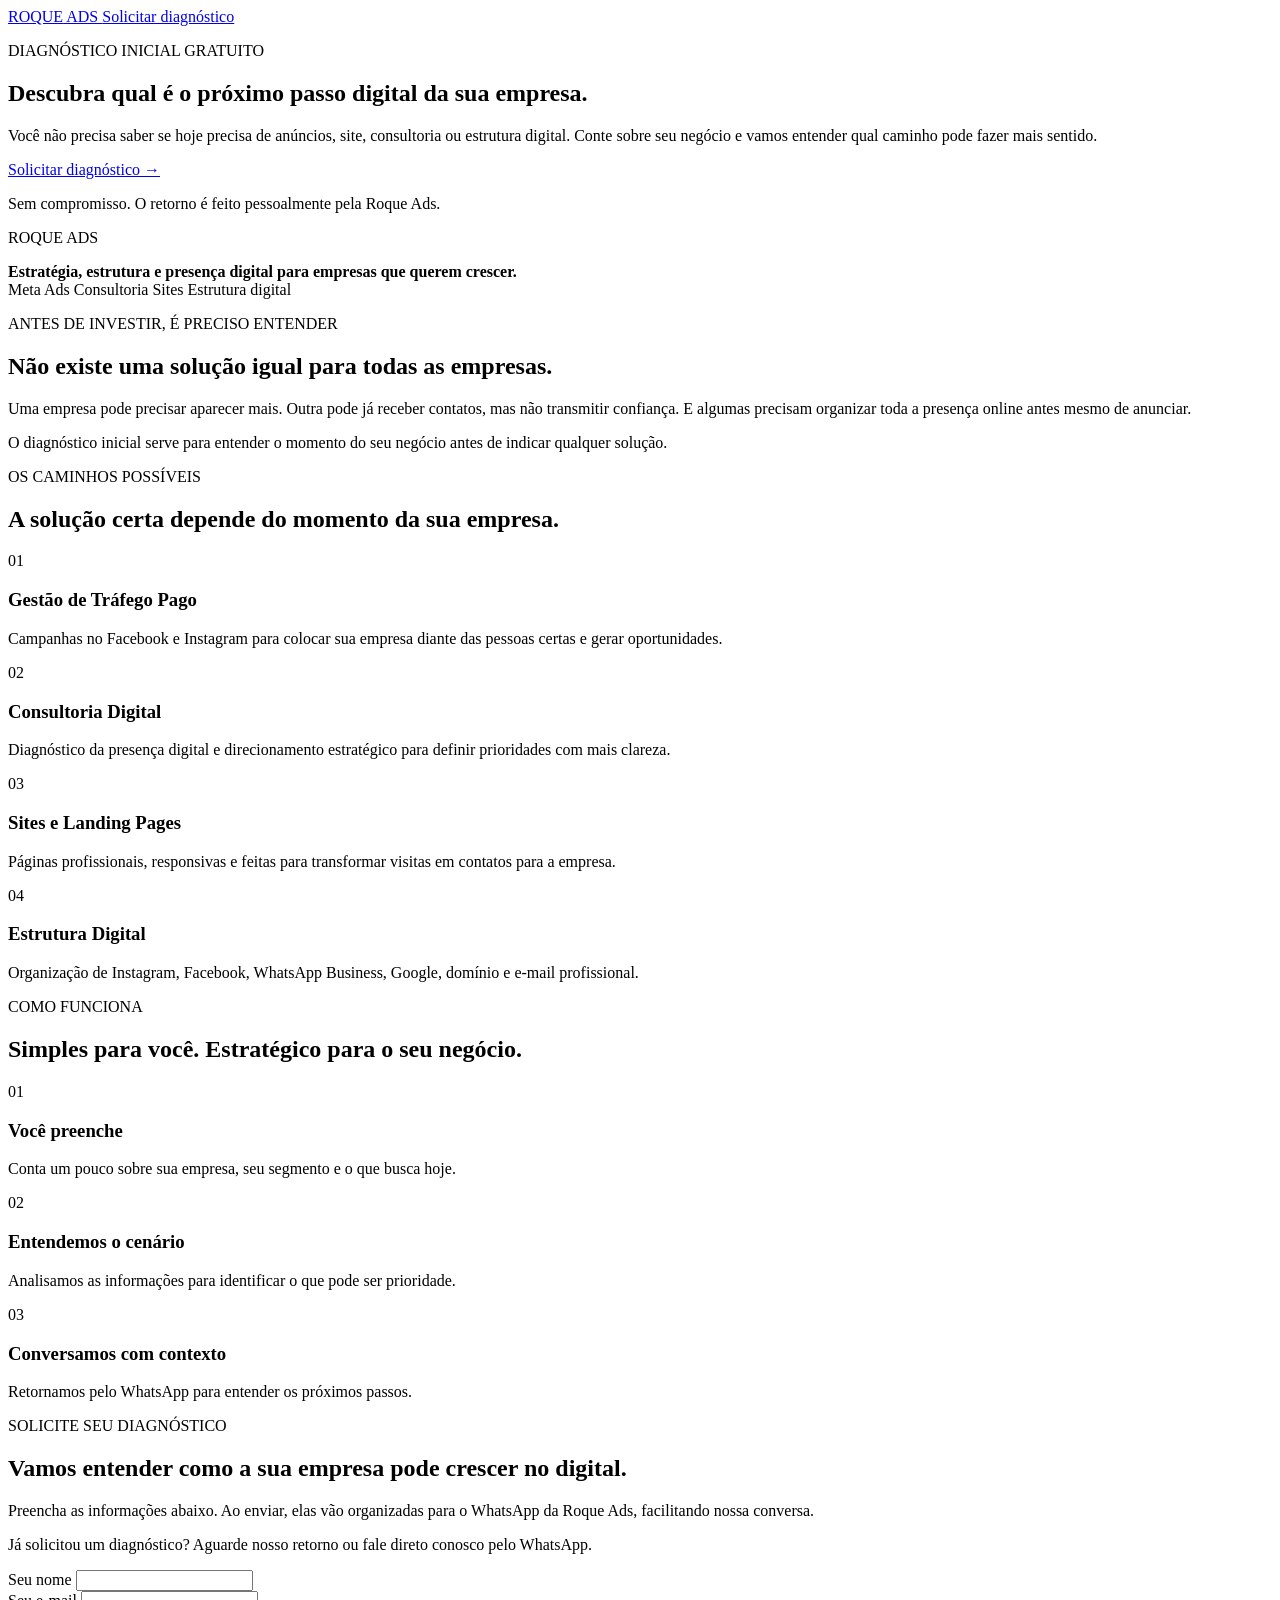
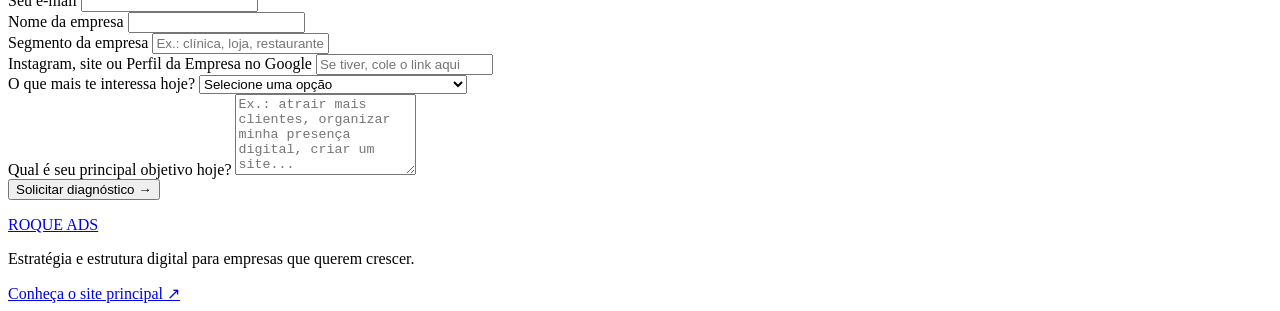
==== diagnostico/index.html @ c059f216 "Add initial HTML structure for diagnostic page" ====
<!DOCTYPE html>
<html lang="pt-BR">
<head>
  <meta charset="UTF-8">
  <meta name="viewport" content="width=device-width, initial-scale=1.0">

  <title>Diagnóstico Inicial | Roque Ads</title>

  <meta
    name="description"
    content="Conte sobre sua empresa e solicite um diagnóstico inicial para entender qual solução digital faz mais sentido para o seu negócio."
  >

  <link rel="icon" type="image/svg+xml" href="../favicon.svg">

  <link rel="preconnect" href="https://fonts.googleapis.com">
  <link rel="preconnect" href="https://fonts.gstatic.com" crossorigin>

  <link
    href="https://fonts.googleapis.com/css2?family=Manrope:wght@400;500;600;700;800&family=Sora:wght@600;700;800&display=swap"
    rel="stylesheet"
  >

  <link rel="stylesheet" href="estilo.css">
</head>

<body id="topo">
  <header class="cabecalho">
    <a class="logo" href="https://roqueads.com.br/" aria-label="Voltar para o site da Roque Ads">
      <span>ROQUE</span> ADS
    </a>

    <a class="botao botao-menu" href="#diagnostico">
      Solicitar diagnóstico
    </a>
  </header>

  <main>
    <section class="hero">
      <div class="hero-conteudo">
        <div class="hero-texto">
          <p class="sobretitulo">DIAGNÓSTICO INICIAL GRATUITO</p>

          <h1>
            Descubra qual é o
            <span>próximo passo digital</span>
            da sua empresa.
          </h1>

          <p>
            Você não precisa saber se hoje precisa de anúncios, site,
            consultoria ou estrutura digital. Conte sobre seu negócio e
            vamos entender qual caminho pode fazer mais sentido.
          </p>

          <a class="botao" href="#diagnostico">
            Solicitar diagnóstico
            <span>→</span>
          </a>

          <p class="aviso">
            Sem compromisso. O retorno é feito pessoalmente pela Roque Ads.
          </p>
        </div>

        <div class="hero-card">
          <p>ROQUE ADS</p>

          <strong>
            Estratégia, estrutura e presença digital para empresas que querem crescer.
          </strong>

          <div class="hero-servicos">
            <span>Meta Ads</span>
            <span>Consultoria</span>
            <span>Sites</span>
            <span>Estrutura digital</span>
          </div>
        </div>
      </div>
    </section>

    <section class="contexto">
      <div class="contexto-intro">
        <p class="sobretitulo">ANTES DE INVESTIR, É PRECISO ENTENDER</p>

        <h2>
          Não existe uma solução igual para todas as empresas.
        </h2>
      </div>

      <div class="contexto-texto">
        <p>
          Uma empresa pode precisar aparecer mais. Outra pode já receber
          contatos, mas não transmitir confiança. E algumas precisam organizar
          toda a presença online antes mesmo de anunciar.
        </p>

        <p>
          O diagnóstico inicial serve para entender o momento do seu negócio
          antes de indicar qualquer solução.
        </p>
      </div>
    </section>

    <section class="solucoes">
      <div class="titulo-secao">
        <p class="sobretitulo">OS CAMINHOS POSSÍVEIS</p>

        <h2>
          A solução certa depende do momento da sua empresa.
        </h2>
      </div>

      <div class="cards-servicos">
        <article class="card">
          <span>01</span>

          <h3>Gestão de Tráfego Pago</h3>

          <p>
            Campanhas no Facebook e Instagram para colocar sua empresa
            diante das pessoas certas e gerar oportunidades.
          </p>
        </article>

        <article class="card">
          <span>02</span>

          <h3>Consultoria Digital</h3>

          <p>
            Diagnóstico da presença digital e direcionamento estratégico
            para definir prioridades com mais clareza.
          </p>
        </article>

        <article class="card">
          <span>03</span>

          <h3>Sites e Landing Pages</h3>

          <p>
            Páginas profissionais, responsivas e feitas para transformar
            visitas em contatos para a empresa.
          </p>
        </article>

        <article class="card">
          <span>04</span>

          <h3>Estrutura Digital</h3>

          <p>
            Organização de Instagram, Facebook, WhatsApp Business, Google,
            domínio e e-mail profissional.
          </p>
        </article>
      </div>
    </section>

    <section class="processo">
      <div class="titulo-secao">
        <p class="sobretitulo">COMO FUNCIONA</p>

        <h2>
          Simples para você. Estratégico para o seu negócio.
        </h2>
      </div>

      <div class="passos">
        <article>
          <span>01</span>

          <h3>Você preenche</h3>

          <p>
            Conta um pouco sobre sua empresa, seu segmento e o que busca hoje.
          </p>
        </article>

        <article>
          <span>02</span>

          <h3>Entendemos o cenário</h3>

          <p>
            Analisamos as informações para identificar o que pode ser prioridade.
          </p>
        </article>

        <article>
          <span>03</span>

          <h3>Conversamos com contexto</h3>

          <p>
            Retornamos pelo WhatsApp para entender os próximos passos.
          </p>
        </article>
      </div>
    </section>

    <section class="diagnostico" id="diagnostico">
      <div class="diagnostico-texto">
        <p class="sobretitulo">SOLICITE SEU DIAGNÓSTICO</p>

        <h2>
          Vamos entender como a sua empresa pode crescer no digital.
        </h2>

        <p>
          Preencha as informações abaixo. Ao enviar, elas vão organizadas
          para o WhatsApp da Roque Ads, facilitando nossa conversa.
        </p>

        <p class="aviso-diagnostico">
          Já solicitou um diagnóstico? Aguarde nosso retorno ou fale direto
          conosco pelo WhatsApp.
        </p>
      </div>

      <form class="formulario" id="formulario-diagnostico">
        <div class="campo">
          <label for="nome">Seu nome</label>
          <input type="text" id="nome" required>
        </div>

        <div class="campo">
          <label for="email">Seu e-mail</label>
          <input type="email" id="email" required>
        </div>

        <div class="campo">
          <label for="empresa">Nome da empresa</label>
          <input type="text" id="empresa" required>
        </div>

        <div class="campo">
          <label for="segmento">Segmento da empresa</label>
          <input
            type="text"
            id="segmento"
            placeholder="Ex.: clínica, loja, restaurante..."
            required
          >
        </div>

        <div class="campo campo-completo">
          <label for="link">Instagram, site ou Perfil da Empresa no Google</label>

          <input
            type="text"
            id="link"
            placeholder="Se tiver, cole o link aqui"
          >
        </div>

        <div class="campo">
          <label for="servico">O que mais te interessa hoje?</label>

          <select id="servico" required>
            <option value="" selected disabled>Selecione uma opção</option>
            <option>Gestão de Tráfego Pago</option>
            <option>Consultoria Digital</option>
            <option>Sites e Landing Pages</option>
            <option>Estrutura Digital</option>
            <option>Não sei ainda, preciso de direcionamento</option>
          </select>
        </div>

        <div class="campo campo-completo">
          <label for="objetivo">Qual é seu principal objetivo hoje?</label>

          <textarea
            id="objetivo"
            rows="5"
            placeholder="Ex.: atrair mais clientes, organizar minha presença digital, criar um site..."
            required
          ></textarea>
        </div>

        <button class="botao botao-formulario" type="submit">
          Solicitar diagnóstico
          <span>→</span>
        </button>

        <p class="mensagem-formulario" id="mensagem-formulario"></p>
      </form>
    </section>
  </main>

  <footer class="rodape">
    <a class="logo" href="#topo">
      <span>ROQUE</span> ADS
    </a>

    <p>Estratégia e estrutura digital para empresas que querem crescer.</p>

    <a href="https://roqueads.com.br/">
      Conheça o site principal ↗
    </a>
  </footer>

  <script src="script.js"></script>
</body>
</html>
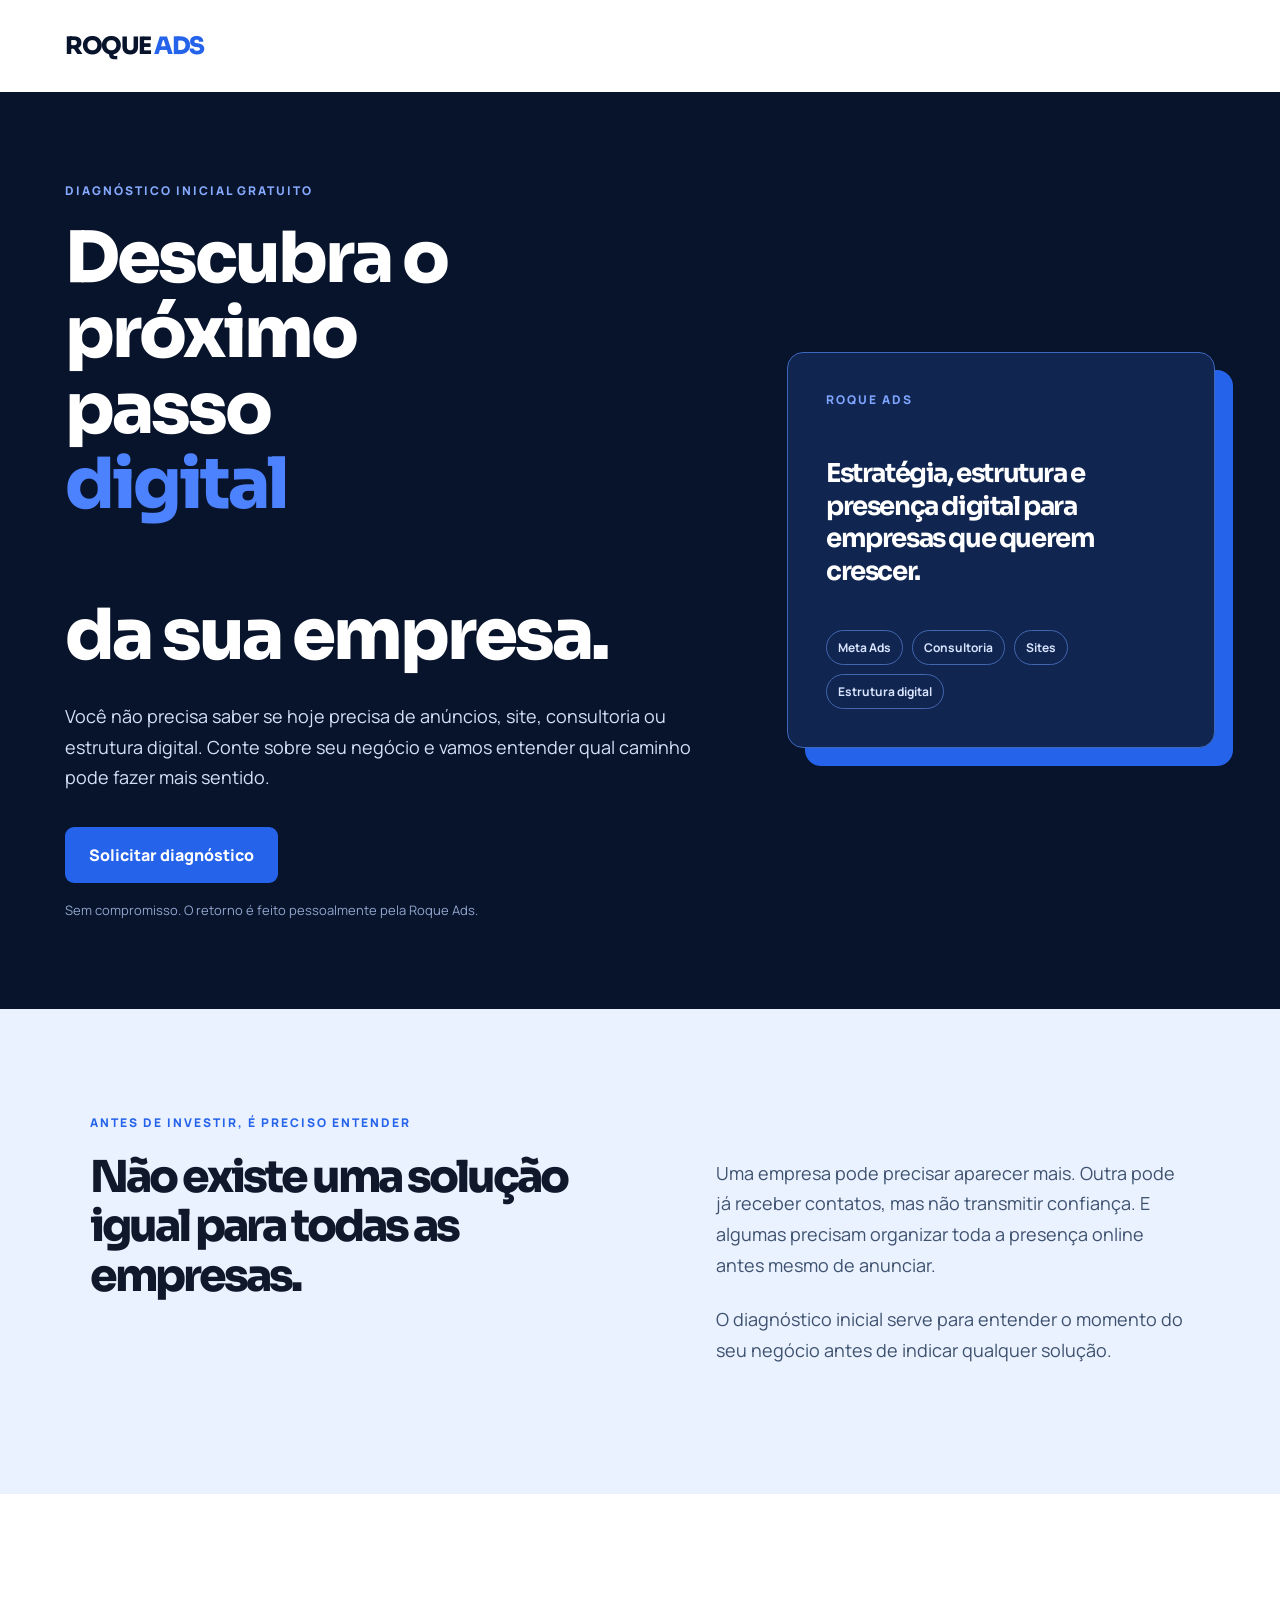
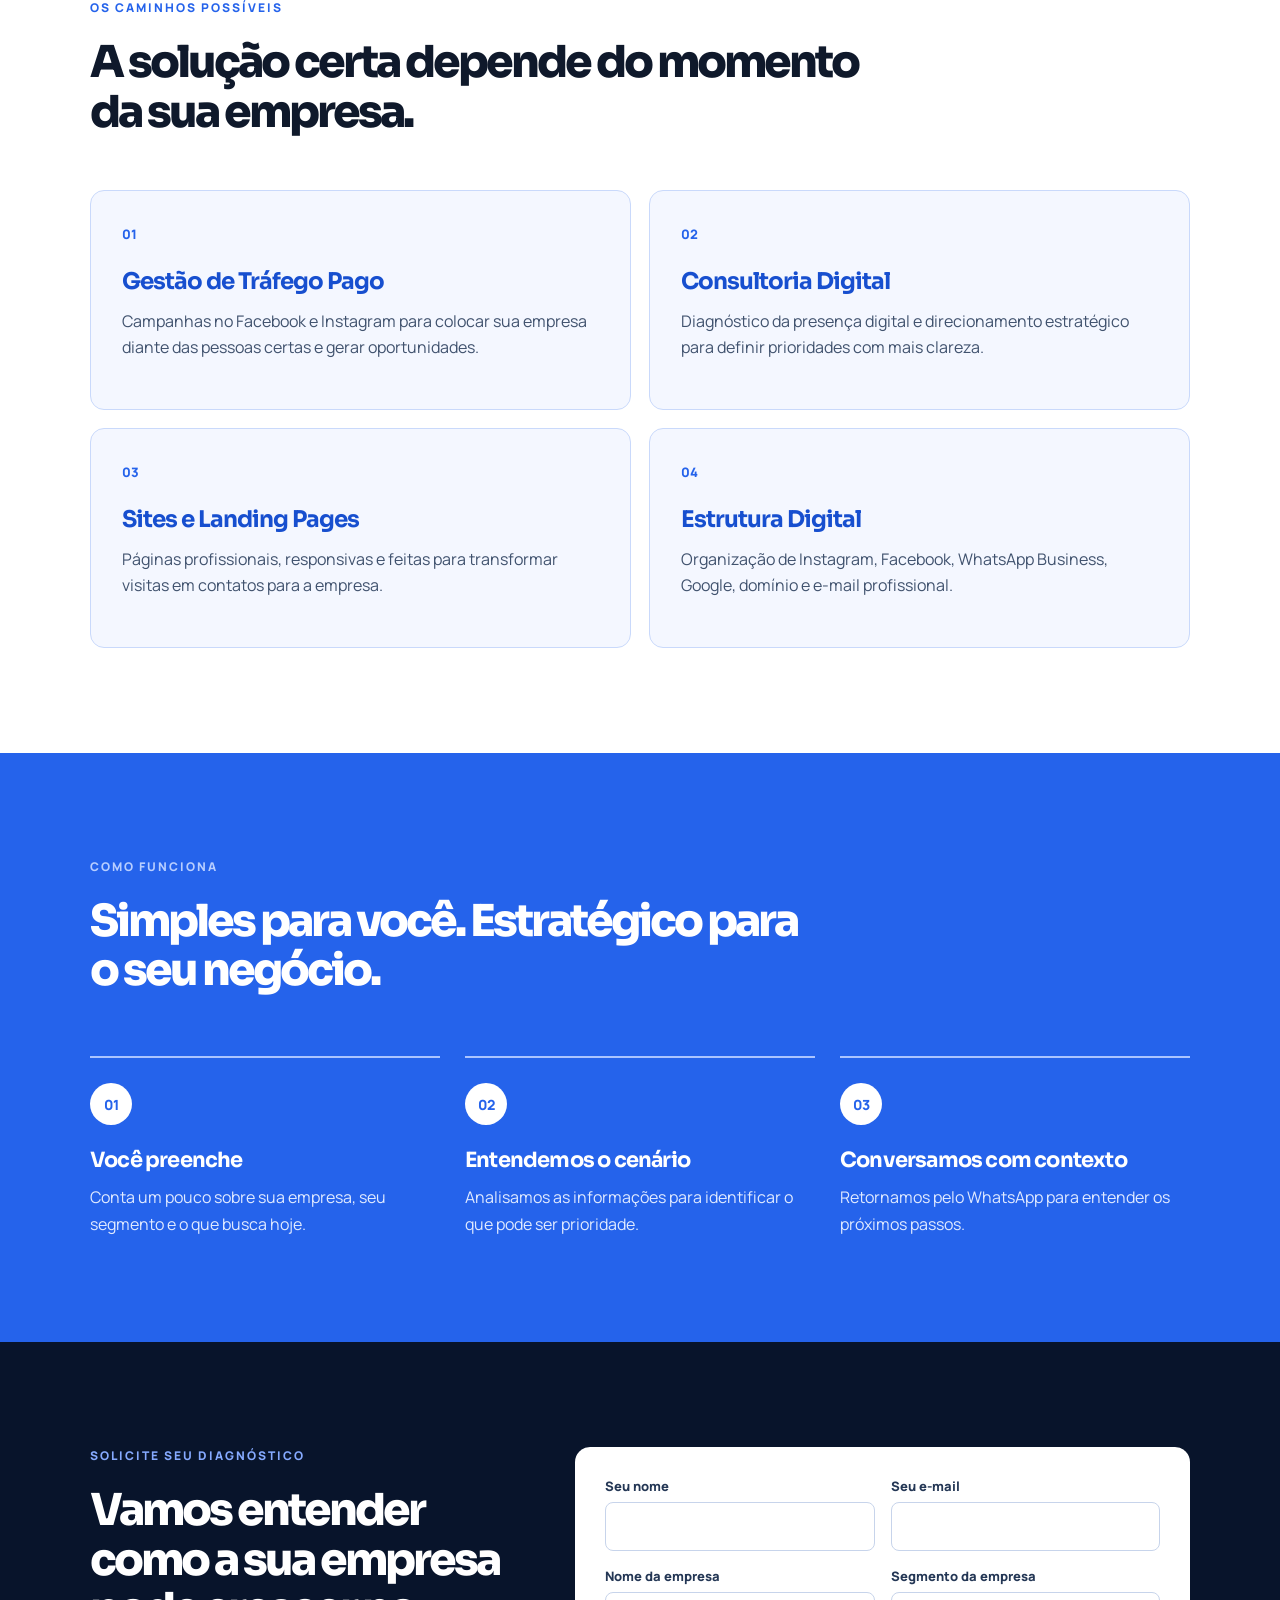
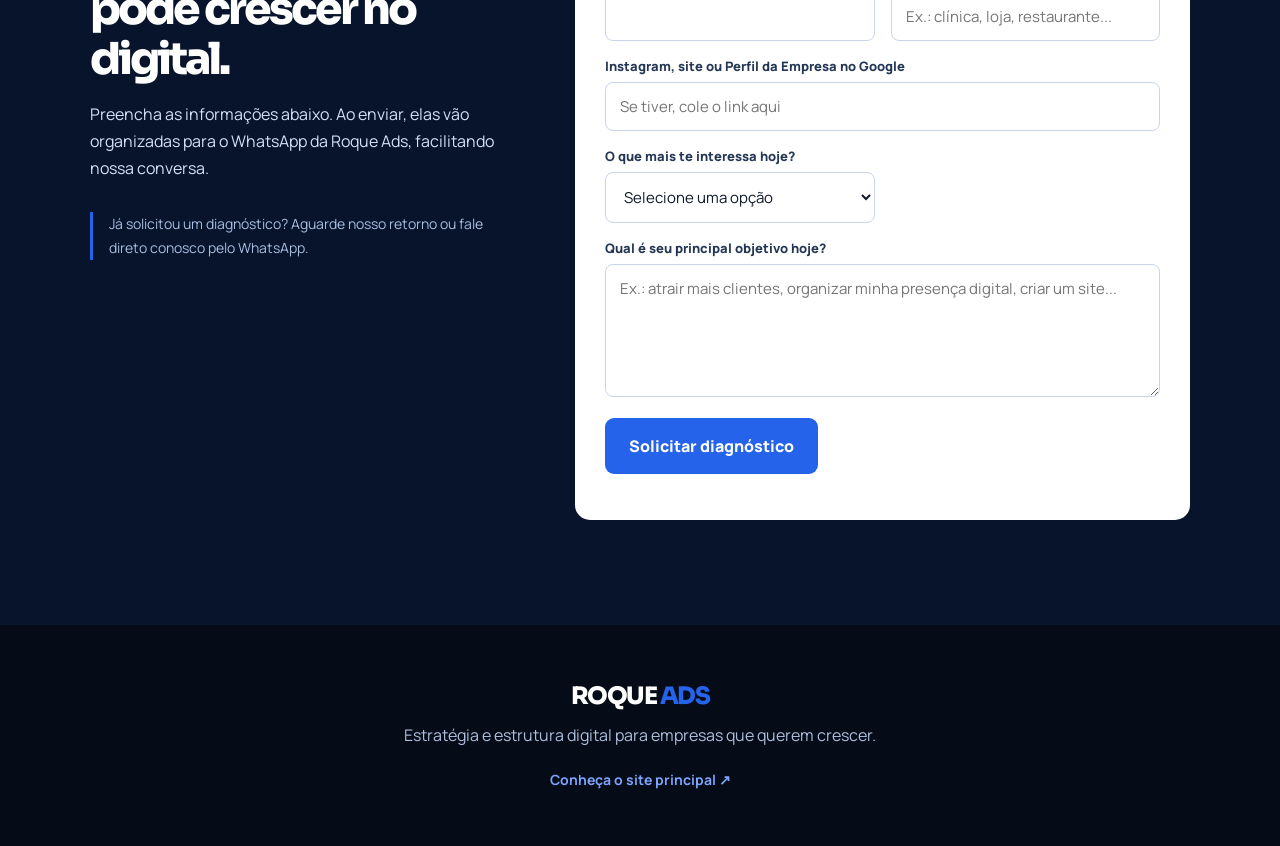
==== commit 3c66ad5b: "Update index.html" ====
--- a/diagnostico/index.html
+++ b/diagnostico/index.html
@@ -26,12 +26,12 @@
 
 <body id="topo">
   <header class="cabecalho">
-    <a class="logo" href="https://roqueads.com.br/" aria-label="Voltar para o site da Roque Ads">
+    <a
+      class="logo"
+      href="https://roqueads.com.br/"
+      aria-label="Voltar para o site da Roque Ads"
+    >
       <span>ROQUE</span> ADS
-    </a>
-
-    <a class="botao botao-menu" href="#diagnostico">
-      Solicitar diagnóstico
     </a>
   </header>
 
@@ -42,8 +42,8 @@
           <p class="sobretitulo">DIAGNÓSTICO INICIAL GRATUITO</p>
 
           <h1>
-            Descubra qual é o
-            <span>próximo passo digital</span>
+            Descubra o próximo<br>
+            passo <span class="destaque-digital">digital</span><br>
             da sua empresa.
           </h1>
 
@@ -55,7 +55,6 @@
 
           <a class="botao" href="#diagnostico">
             Solicitar diagnóstico
-            <span>→</span>
           </a>
 
           <p class="aviso">
@@ -238,6 +237,7 @@
 
         <div class="campo">
           <label for="segmento">Segmento da empresa</label>
+
           <input
             type="text"
             id="segmento"
@@ -247,7 +247,9 @@
         </div>
 
         <div class="campo campo-completo">
-          <label for="link">Instagram, site ou Perfil da Empresa no Google</label>
+          <label for="link">
+            Instagram, site ou Perfil da Empresa no Google
+          </label>
 
           <input
             type="text"
@@ -257,7 +259,9 @@
         </div>
 
         <div class="campo">
-          <label for="servico">O que mais te interessa hoje?</label>
+          <label for="servico">
+            O que mais te interessa hoje?
+          </label>
 
           <select id="servico" required>
             <option value="" selected disabled>Selecione uma opção</option>
@@ -270,7 +274,9 @@
         </div>
 
         <div class="campo campo-completo">
-          <label for="objetivo">Qual é seu principal objetivo hoje?</label>
+          <label for="objetivo">
+            Qual é seu principal objetivo hoje?
+          </label>
 
           <textarea
             id="objetivo"
@@ -282,10 +288,12 @@
 
         <button class="botao botao-formulario" type="submit">
           Solicitar diagnóstico
-          <span>→</span>
         </button>
 
-        <p class="mensagem-formulario" id="mensagem-formulario"></p>
+        <p
+          class="mensagem-formulario"
+          id="mensagem-formulario"
+        ></p>
       </form>
     </section>
   </main>
@@ -295,7 +303,9 @@
       <span>ROQUE</span> ADS
     </a>
 
-    <p>Estratégia e estrutura digital para empresas que querem crescer.</p>
+    <p>
+      Estratégia e estrutura digital para empresas que querem crescer.
+    </p>
 
     <a href="https://roqueads.com.br/">
       Conheça o site principal ↗
--- a/diagnostico/estilo.css
+++ b/diagnostico/estilo.css
@@ -0,0 +1,175 @@
+:root {
+  --azul-marinho: #08142b;
+  --azul-escuro: #0d1f42;
+  --azul: #2563eb;
+  --azul-claro: #eaf1ff;
+  --branco: #ffffff;
+  --texto: #0f192b;
+  --texto-suave: #52627c;
+  --borda: #c9d9fb;
+}
+
+* { box-sizing: border-box; }
+html { scroll-behavior: smooth; }
+body {
+  margin: 0;
+  background: var(--branco);
+  color: var(--texto);
+  font-family: "Manrope", Arial, sans-serif;
+}
+a { color: inherit; text-decoration: none; }
+
+.cabecalho {
+  width: min(1150px, calc(100% - 48px));
+  height: 92px;
+  margin: 0 auto;
+  display: flex;
+  align-items: center;
+  justify-content: space-between;
+}
+.logo {
+  color: var(--azul);
+  font-family: "Sora", Arial, sans-serif;
+  font-size: 24px;
+  font-weight: 800;
+  letter-spacing: -1.5px;
+}
+.logo span { color: var(--azul-marinho); }
+
+.botao {
+  display: inline-flex;
+  align-items: center;
+  justify-content: center;
+  gap: 12px;
+  padding: 17px 24px;
+  border: 0;
+  border-radius: 9px;
+  background: var(--azul);
+  color: var(--branco);
+  font-family: inherit;
+  font-size: 16px;
+  font-weight: 800;
+  cursor: pointer;
+  transition: transform .25s ease, background .25s ease;
+}
+.botao:hover { background: #164ed4; transform: translateY(-3px); }
+.botao-menu { padding: 13px 18px; font-size: 14px; }
+
+.sobretitulo {
+  margin: 0 0 22px;
+  color: var(--azul);
+  font-size: 12px;
+  font-weight: 800;
+  letter-spacing: 2px;
+}
+
+.hero {
+  min-height: 670px;
+  padding: 90px 24px;
+  background: var(--azul-marinho);
+  color: var(--branco);
+  overflow: hidden;
+}
+.hero-conteudo {
+  width: min(1150px, 100%);
+  min-height: 490px;
+  margin: 0 auto;
+  display: grid;
+  grid-template-columns: 1.2fr .8fr;
+  align-items: center;
+  gap: 80px;
+}
+.hero .sobretitulo { color: #86aaff; }
+.hero h1, .contexto h2, .titulo-secao h2, .diagnostico h2 {
+  margin: 0;
+  font-family: "Sora", Arial, sans-serif;
+  font-weight: 800;
+  letter-spacing: -3px;
+}
+.hero h1 { max-width: 700px; font-size: clamp(47px, 5.5vw, 72px); line-height: 1.07; }
+.hero h1 span { display: block; color: #4d82ff; }
+.hero-texto > p:not(.sobretitulo):not(.aviso) {
+  max-width: 650px;
+  margin: 28px 0 34px;
+  color: #d5e0f8;
+  font-size: 18px;
+  line-height: 1.7;
+}
+.aviso { margin: 18px 0 0; color: #91a5ce; font-size: 13px; }
+.hero-card {
+  padding: 38px;
+  border: 1px solid #3d66bd;
+  border-radius: 16px;
+  background: #102550;
+  box-shadow: 18px 18px 0 var(--azul);
+}
+.hero-card > p { margin: 0 0 50px; color: #7fa5ff; font-size: 12px; font-weight: 800; letter-spacing: 2px; }
+.hero-card strong { display: block; font-family: "Sora", Arial, sans-serif; font-size: 26px; line-height: 1.25; letter-spacing: -1.4px; }
+.hero-servicos { display: flex; flex-wrap: wrap; gap: 9px; margin-top: 42px; }
+.hero-servicos span { padding: 8px 11px; border: 1px solid #4266af; border-radius: 99px; color: #d9e5ff; font-size: 12px; font-weight: 700; }
+
+.contexto {
+  padding: 105px max(24px, calc((100vw - 1100px) / 2));
+  display: grid;
+  grid-template-columns: 1fr .9fr;
+  gap: 100px;
+  background: var(--azul-claro);
+}
+.contexto h2, .titulo-secao h2, .diagnostico h2 { font-size: 44px; line-height: 1.13; }
+.contexto-texto { padding-top: 44px; }
+.contexto-texto p { margin: 0 0 24px; color: #3e526f; font-size: 18px; line-height: 1.7; }
+
+.solucoes { padding: 105px max(24px, calc((100vw - 1100px) / 2)); background: var(--branco); }
+.titulo-secao { max-width: 780px; margin-bottom: 52px; }
+.cards-servicos { display: grid; grid-template-columns: repeat(2, 1fr); gap: 18px; }
+.card { min-height: 220px; padding: 31px; border: 1px solid var(--borda); border-radius: 14px; background: #f4f7ff; transition: transform .25s ease, border-color .25s ease; }
+.card:hover { border-color: var(--azul); transform: translateY(-6px); }
+.card > span { color: var(--azul); font-size: 13px; font-weight: 800; }
+.card h3 { margin: 23px 0 12px; color: #174fcf; font-family: "Sora", Arial, sans-serif; font-size: 23px; letter-spacing: -1px; }
+.card p { margin: 0; color: #40526e; line-height: 1.65; }
+
+.processo { padding: 105px max(24px, calc((100vw - 1100px) / 2)); background: var(--azul); color: var(--branco); }
+.processo .sobretitulo { color: #b8ceff; }
+.processo .titulo-secao h2 { max-width: 730px; }
+.passos { display: grid; grid-template-columns: repeat(3, 1fr); gap: 25px; margin-top: 60px; }
+.passos article { padding-top: 25px; border-top: 2px solid #abc4ff; }
+.passos article > span { display: flex; width: 42px; height: 42px; align-items: center; justify-content: center; border-radius: 50%; background: var(--branco); color: var(--azul); font-size: 14px; font-weight: 800; }
+.passos h3 { margin: 22px 0 11px; font-family: "Sora", Arial, sans-serif; font-size: 21px; letter-spacing: -.8px; }
+.passos p { margin: 0; color: #e0eaff; line-height: 1.65; }
+
+.diagnostico { padding: 105px max(24px, calc((100vw - 1100px) / 2)); display: grid; grid-template-columns: .8fr 1.2fr; gap: 75px; background: var(--azul-marinho); color: var(--branco); }
+.diagnostico .sobretitulo { color: #86aaff; }
+.diagnostico-texto > p:not(.sobretitulo) { color: #d5e0f8; line-height: 1.7; }
+.aviso-diagnostico { margin-top: 30px; padding-left: 16px; border-left: 3px solid var(--azul); color: #a9bddf !important; font-size: 14px; }
+.formulario { display: grid; grid-template-columns: repeat(2, 1fr); gap: 16px; padding: 30px; border-radius: 15px; background: var(--branco); }
+.campo { display: flex; flex-direction: column; gap: 7px; }
+.campo-completo { grid-column: 1 / -1; }
+.campo label { color: #243755; font-size: 13px; font-weight: 800; }
+.campo input, .campo select, .campo textarea { width: 100%; padding: 13px 14px; border: 1px solid #c7d4eb; border-radius: 8px; outline: none; color: var(--texto); background: var(--branco); font-family: inherit; font-size: 15px; transition: border-color .2s ease, box-shadow .2s ease; }
+.campo textarea { resize: vertical; }
+.campo input:focus, .campo select:focus, .campo textarea:focus { border-color: var(--azul); box-shadow: 0 0 0 3px rgba(37,99,235,.14); }
+.botao-formulario { width: fit-content; margin-top: 5px; }
+.mensagem-formulario { grid-column: 1 / -1; margin: 0; color: #16804a; font-size: 14px; font-weight: 700; }
+
+.rodape { padding: 56px 24px; background: #050b17; color: #aebedb; text-align: center; }
+.rodape .logo { color: var(--azul); }
+.rodape .logo span { color: var(--branco); }
+.rodape p { margin: 13px 0 22px; }
+.rodape > a:last-child { color: #7da5ff; font-size: 14px; font-weight: 700; }
+
+@media (max-width: 800px) {
+  .cabecalho { width: calc(100% - 36px); height: 76px; }
+  .logo { font-size: 21px; }
+  .botao-menu { padding: 11px 12px; font-size: 12px; }
+  .hero { padding: 80px 24px; }
+  .hero-conteudo, .contexto, .diagnostico { grid-template-columns: 1fr; gap: 38px; }
+  .hero h1 { font-size: 45px; letter-spacing: -2.5px; }
+  .hero-card { padding: 28px; box-shadow: 10px 10px 0 var(--azul); }
+  .contexto, .solucoes, .processo, .diagnostico { padding: 72px 24px; }
+  .contexto h2, .titulo-secao h2, .diagnostico h2 { font-size: 34px; letter-spacing: -2px; }
+  .contexto-texto { padding-top: 0; }
+  .cards-servicos, .passos, .formulario { grid-template-columns: 1fr; }
+  .passos { gap: 34px; margin-top: 46px; }
+  .campo-completo { grid-column: auto; }
+  .botao-formulario { width: 100%; }
+}
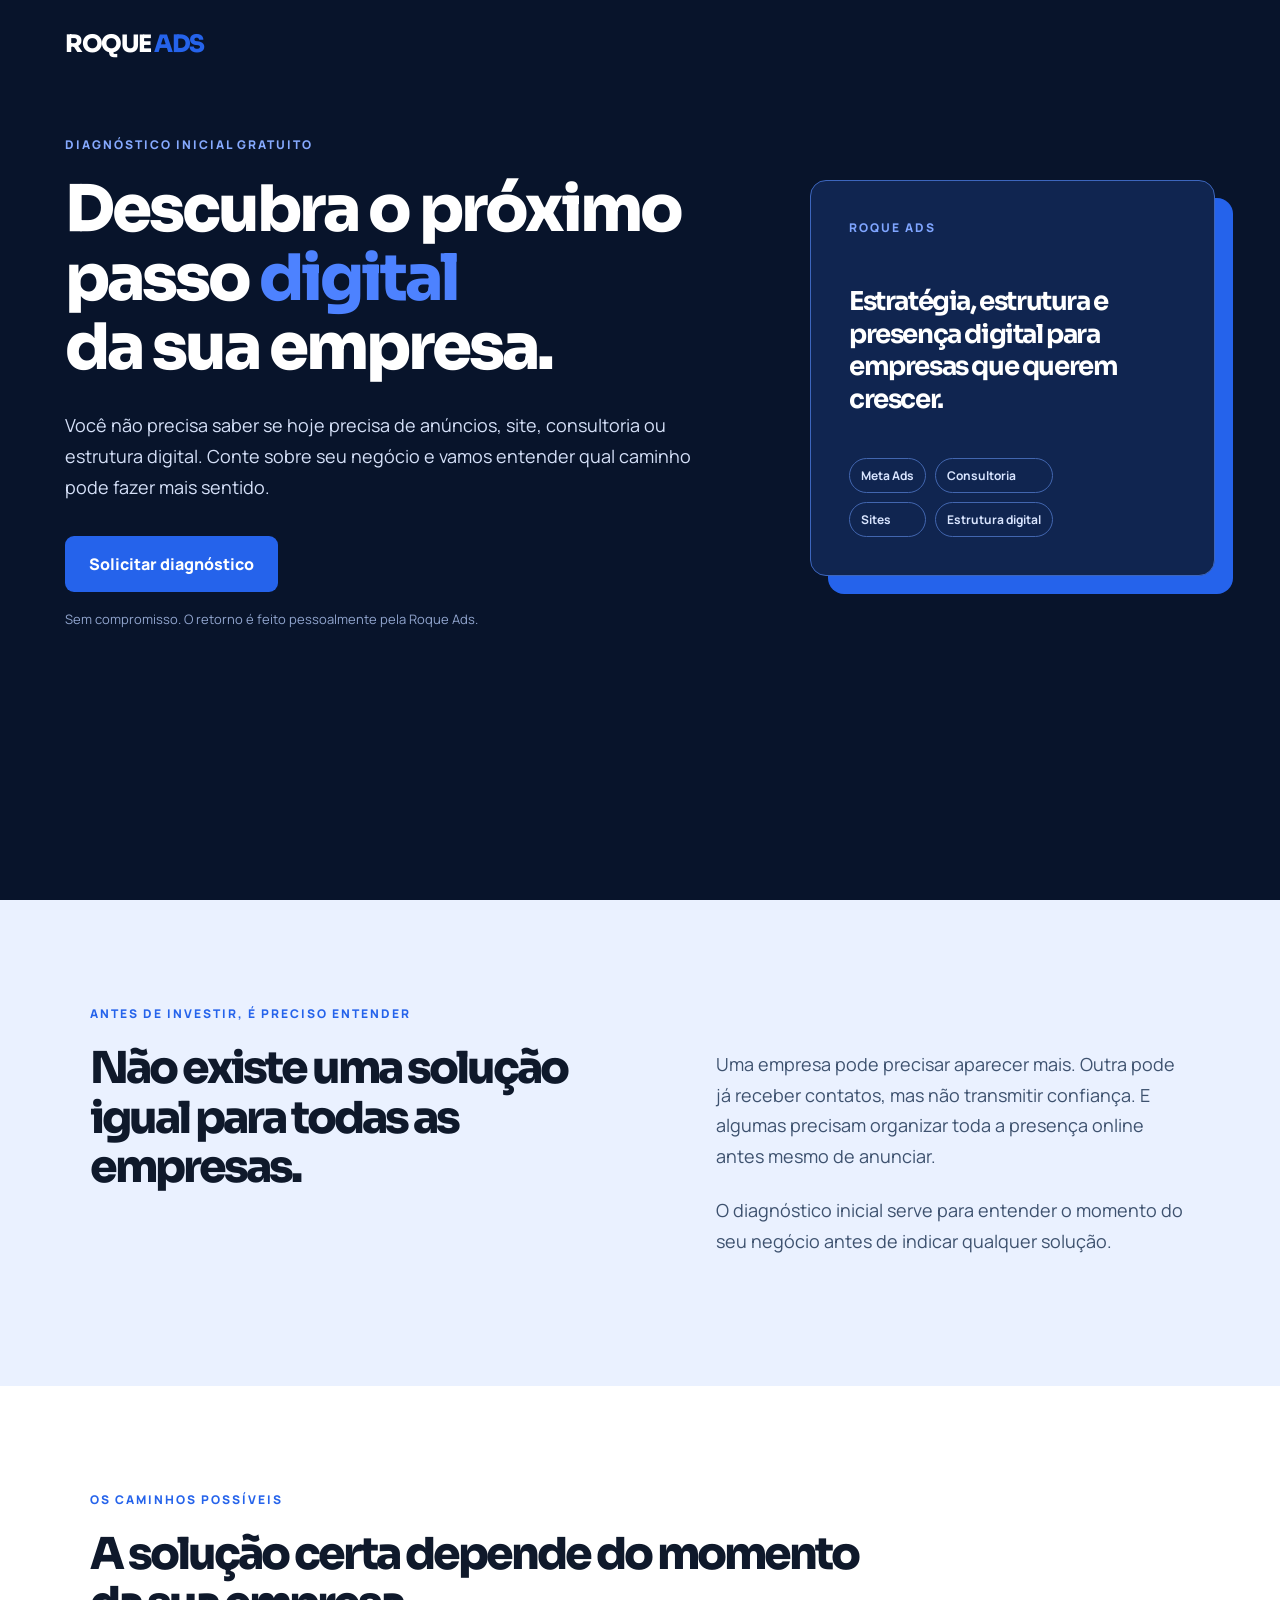
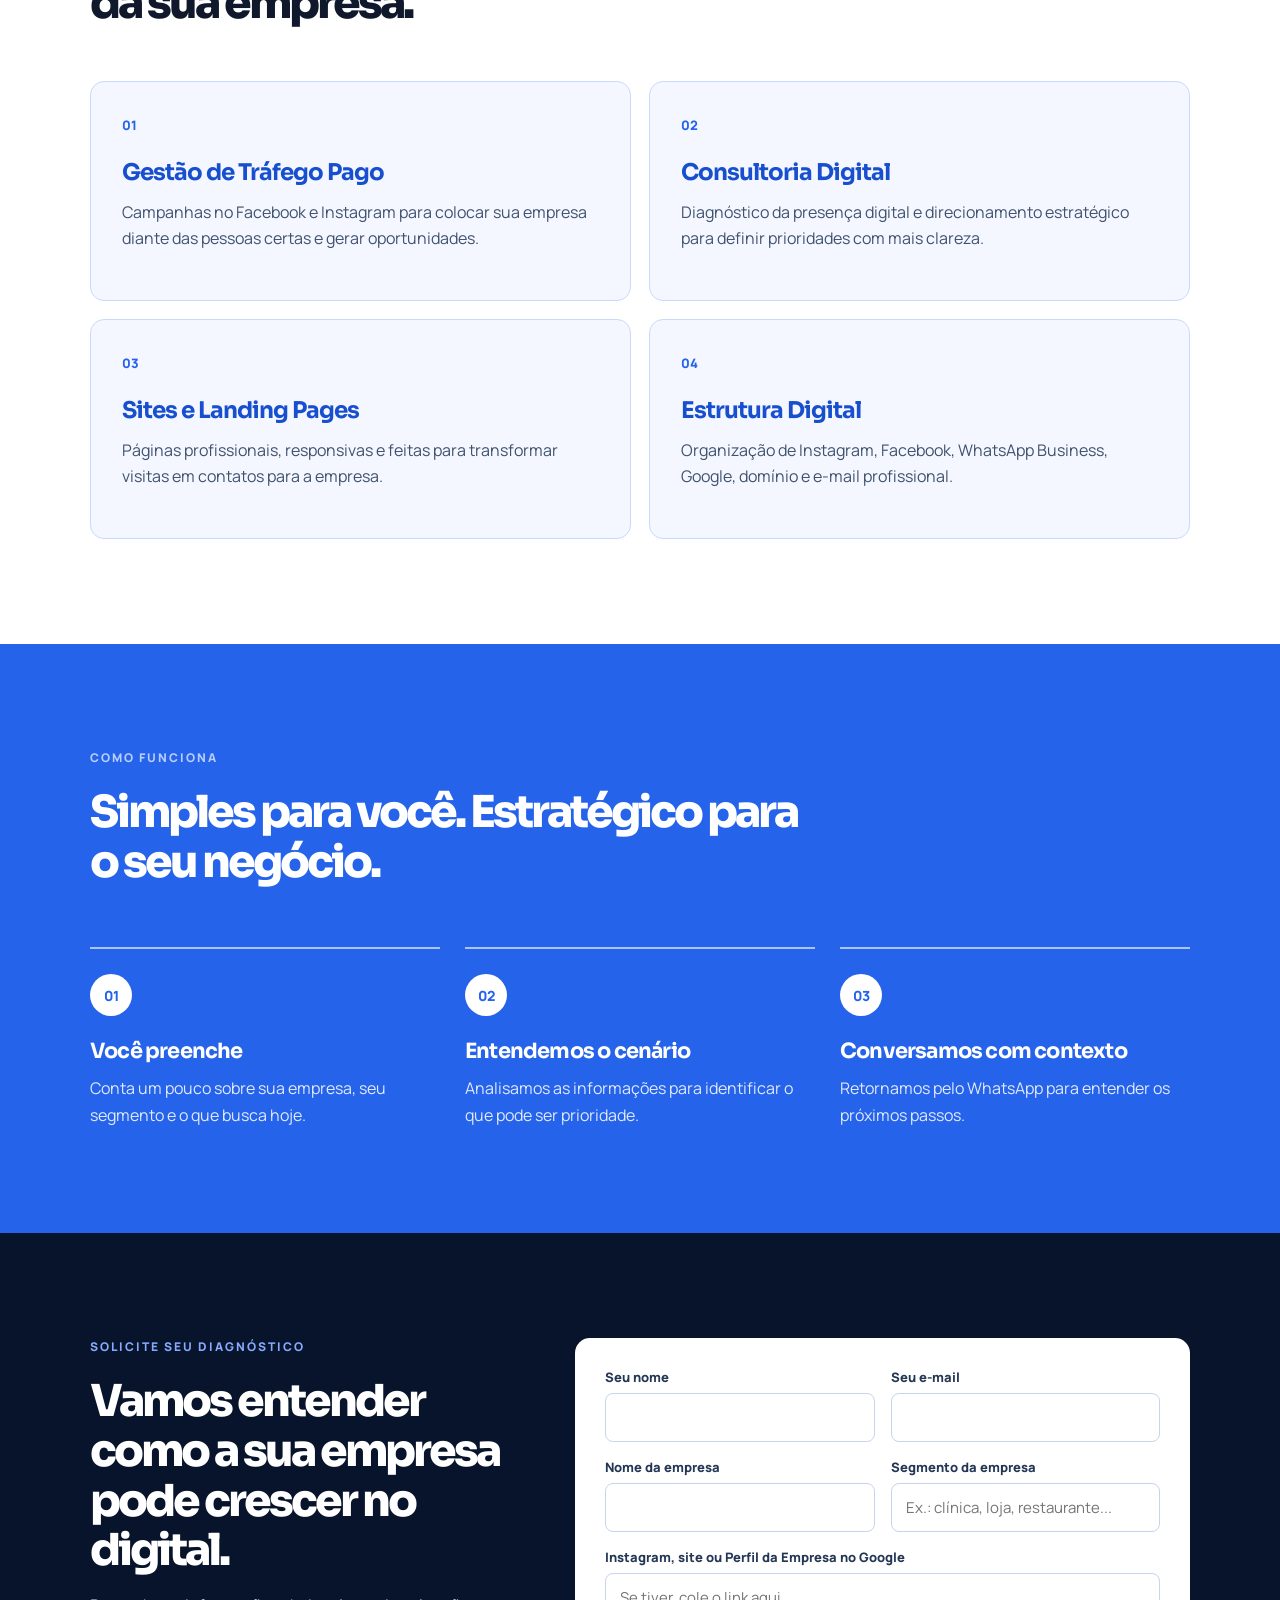
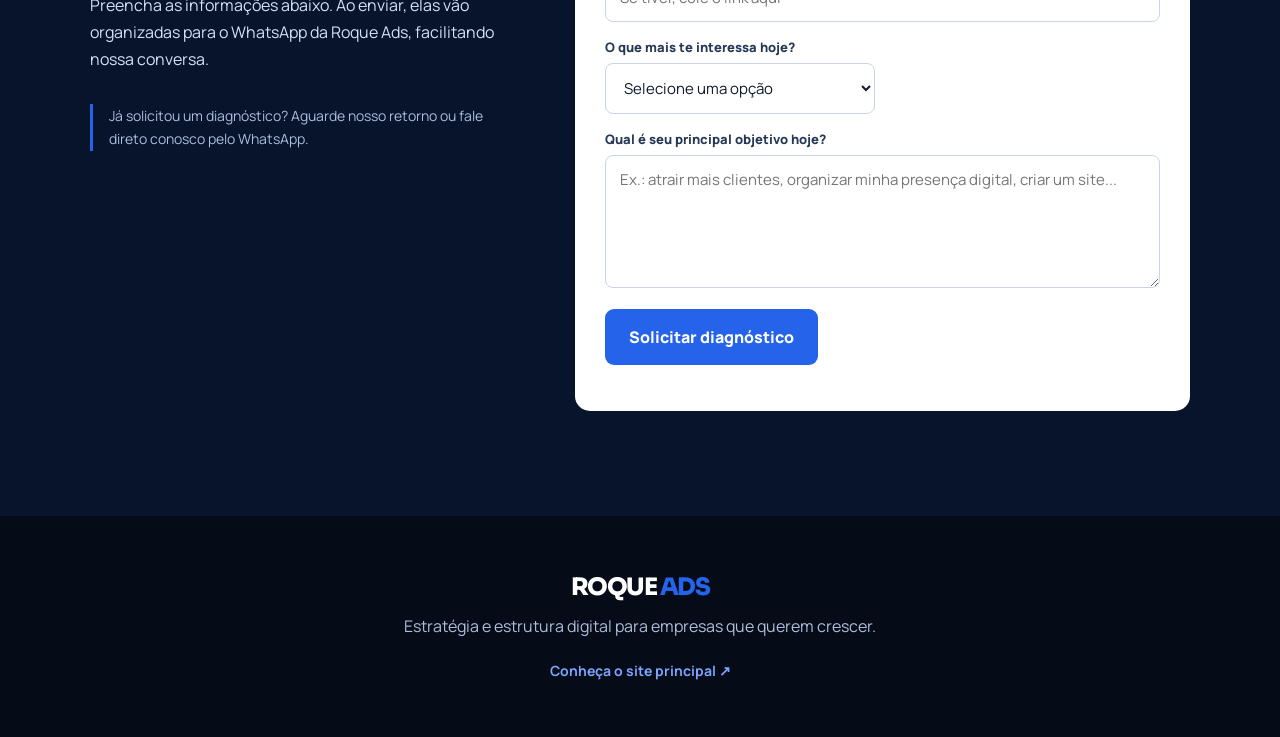
==== commit 4f5c54bd: "Update index.html" ====
--- a/diagnostico/index.html
+++ b/diagnostico/index.html
@@ -313,5 +313,27 @@
   </footer>
 
   <script src="script.js"></script>
+  <script>
+  document.querySelectorAll('a[href^="#"]').forEach((link) => {
+    link.addEventListener("click", (event) => {
+      const destino = document.querySelector(link.getAttribute("href"));
+
+      if (!destino) return;
+
+      event.preventDefault();
+
+      destino.scrollIntoView({
+        behavior: "smooth",
+        block: "start"
+      });
+
+      history.replaceState(
+        null,
+        "",
+        window.location.pathname + window.location.search
+      );
+    });
+  });
+</script>
 </body>
 </html>
--- a/diagnostico/estilo.css
+++ b/diagnostico/estilo.css
@@ -9,24 +9,35 @@
   --borda: #c9d9fb;
 }
 
-* { box-sizing: border-box; }
-html { scroll-behavior: smooth; }
+* {
+  box-sizing: border-box;
+}
+
+html {
+  scroll-behavior: smooth;
+}
+
 body {
   margin: 0;
   background: var(--branco);
   color: var(--texto);
   font-family: "Manrope", Arial, sans-serif;
 }
-a { color: inherit; text-decoration: none; }
+
+a {
+  color: inherit;
+  text-decoration: none;
+}
 
 .cabecalho {
-  width: min(1150px, calc(100% - 48px));
-  height: 92px;
-  margin: 0 auto;
+  width: 100%;
+  height: 88px;
+  padding: 0 max(24px, calc((100vw - 1150px) / 2));
   display: flex;
   align-items: center;
-  justify-content: space-between;
-}
+  background: var(--azul-marinho);
+}
+
 .logo {
   color: var(--azul);
   font-family: "Sora", Arial, sans-serif;
@@ -34,13 +45,19 @@
   font-weight: 800;
   letter-spacing: -1.5px;
 }
-.logo span { color: var(--azul-marinho); }
+
+.logo span {
+  color: var(--azul-marinho);
+}
+
+.cabecalho .logo span {
+  color: var(--branco);
+}
 
 .botao {
   display: inline-flex;
   align-items: center;
   justify-content: center;
-  gap: 12px;
   padding: 17px 24px;
   border: 0;
   border-radius: 9px;
@@ -50,10 +67,13 @@
   font-size: 16px;
   font-weight: 800;
   cursor: pointer;
-  transition: transform .25s ease, background .25s ease;
-}
-.botao:hover { background: #164ed4; transform: translateY(-3px); }
-.botao-menu { padding: 13px 18px; font-size: 14px; }
+  transition: transform 0.25s ease, background 0.25s ease;
+}
+
+.botao:hover {
+  background: #164ed4;
+  transform: translateY(-3px);
+}
 
 .sobretitulo {
   margin: 0 0 22px;
@@ -64,30 +84,46 @@
 }
 
 .hero {
-  min-height: 670px;
-  padding: 90px 24px;
+  min-height: calc(100vh - 88px);
+  padding: 48px 24px 80px;
   background: var(--azul-marinho);
   color: var(--branco);
   overflow: hidden;
 }
+
 .hero-conteudo {
   width: min(1150px, 100%);
-  min-height: 490px;
   margin: 0 auto;
   display: grid;
-  grid-template-columns: 1.2fr .8fr;
-  align-items: center;
-  gap: 80px;
-}
-.hero .sobretitulo { color: #86aaff; }
-.hero h1, .contexto h2, .titulo-secao h2, .diagnostico h2 {
+  grid-template-columns: minmax(0, 1.25fr) minmax(370px, 0.75fr);
+  align-items: start;
+  gap: 70px;
+}
+
+.hero .sobretitulo {
+  color: #86aaff;
+}
+
+.hero h1,
+.contexto h2,
+.titulo-secao h2,
+.diagnostico h2 {
   margin: 0;
   font-family: "Sora", Arial, sans-serif;
   font-weight: 800;
   letter-spacing: -3px;
 }
-.hero h1 { max-width: 700px; font-size: clamp(47px, 5.5vw, 72px); line-height: 1.07; }
-.hero h1 span { display: block; color: #4d82ff; }
+
+.hero h1 {
+  max-width: 700px;
+  font-size: clamp(48px, 5vw, 68px);
+  line-height: 1.08;
+}
+
+.hero h1 .destaque-digital {
+  color: #4d82ff;
+}
+
 .hero-texto > p:not(.sobretitulo):not(.aviso) {
   max-width: 650px;
   margin: 28px 0 34px;
@@ -95,81 +131,398 @@
   font-size: 18px;
   line-height: 1.7;
 }
-.aviso { margin: 18px 0 0; color: #91a5ce; font-size: 13px; }
+
+.aviso {
+  margin: 18px 0 0;
+  color: #91a5ce;
+  font-size: 13px;
+}
+
 .hero-card {
+  margin-top: 44px;
   padding: 38px;
   border: 1px solid #3d66bd;
   border-radius: 16px;
   background: #102550;
   box-shadow: 18px 18px 0 var(--azul);
-}
-.hero-card > p { margin: 0 0 50px; color: #7fa5ff; font-size: 12px; font-weight: 800; letter-spacing: 2px; }
-.hero-card strong { display: block; font-family: "Sora", Arial, sans-serif; font-size: 26px; line-height: 1.25; letter-spacing: -1.4px; }
-.hero-servicos { display: flex; flex-wrap: wrap; gap: 9px; margin-top: 42px; }
-.hero-servicos span { padding: 8px 11px; border: 1px solid #4266af; border-radius: 99px; color: #d9e5ff; font-size: 12px; font-weight: 700; }
+  animation: surgir-da-direita 0.85s cubic-bezier(0.22, 1, 0.36, 1) 0.12s both;
+  will-change: transform, opacity;
+}
+
+.hero-card > p {
+  margin: 0 0 50px;
+  color: #7fa5ff;
+  font-size: 12px;
+  font-weight: 800;
+  letter-spacing: 2px;
+}
+
+.hero-card strong {
+  display: block;
+  font-family: "Sora", Arial, sans-serif;
+  font-size: 26px;
+  line-height: 1.25;
+  letter-spacing: -1.4px;
+}
+
+.hero-servicos {
+  display: grid;
+  grid-template-columns: repeat(2, max-content);
+  gap: 9px;
+  margin-top: 42px;
+}
+
+.hero-servicos span {
+  padding: 8px 11px;
+  border: 1px solid #4266af;
+  border-radius: 99px;
+  color: #d9e5ff;
+  font-size: 12px;
+  font-weight: 700;
+}
+
+@keyframes surgir-da-direita {
+  from {
+    opacity: 0;
+    transform: translateX(120px);
+  }
+
+  to {
+    opacity: 1;
+    transform: translateX(0);
+  }
+}
 
 .contexto {
   padding: 105px max(24px, calc((100vw - 1100px) / 2));
   display: grid;
-  grid-template-columns: 1fr .9fr;
+  grid-template-columns: 1fr 0.9fr;
   gap: 100px;
   background: var(--azul-claro);
 }
-.contexto h2, .titulo-secao h2, .diagnostico h2 { font-size: 44px; line-height: 1.13; }
-.contexto-texto { padding-top: 44px; }
-.contexto-texto p { margin: 0 0 24px; color: #3e526f; font-size: 18px; line-height: 1.7; }
-
-.solucoes { padding: 105px max(24px, calc((100vw - 1100px) / 2)); background: var(--branco); }
-.titulo-secao { max-width: 780px; margin-bottom: 52px; }
-.cards-servicos { display: grid; grid-template-columns: repeat(2, 1fr); gap: 18px; }
-.card { min-height: 220px; padding: 31px; border: 1px solid var(--borda); border-radius: 14px; background: #f4f7ff; transition: transform .25s ease, border-color .25s ease; }
-.card:hover { border-color: var(--azul); transform: translateY(-6px); }
-.card > span { color: var(--azul); font-size: 13px; font-weight: 800; }
-.card h3 { margin: 23px 0 12px; color: #174fcf; font-family: "Sora", Arial, sans-serif; font-size: 23px; letter-spacing: -1px; }
-.card p { margin: 0; color: #40526e; line-height: 1.65; }
-
-.processo { padding: 105px max(24px, calc((100vw - 1100px) / 2)); background: var(--azul); color: var(--branco); }
-.processo .sobretitulo { color: #b8ceff; }
-.processo .titulo-secao h2 { max-width: 730px; }
-.passos { display: grid; grid-template-columns: repeat(3, 1fr); gap: 25px; margin-top: 60px; }
-.passos article { padding-top: 25px; border-top: 2px solid #abc4ff; }
-.passos article > span { display: flex; width: 42px; height: 42px; align-items: center; justify-content: center; border-radius: 50%; background: var(--branco); color: var(--azul); font-size: 14px; font-weight: 800; }
-.passos h3 { margin: 22px 0 11px; font-family: "Sora", Arial, sans-serif; font-size: 21px; letter-spacing: -.8px; }
-.passos p { margin: 0; color: #e0eaff; line-height: 1.65; }
-
-.diagnostico { padding: 105px max(24px, calc((100vw - 1100px) / 2)); display: grid; grid-template-columns: .8fr 1.2fr; gap: 75px; background: var(--azul-marinho); color: var(--branco); }
-.diagnostico .sobretitulo { color: #86aaff; }
-.diagnostico-texto > p:not(.sobretitulo) { color: #d5e0f8; line-height: 1.7; }
-.aviso-diagnostico { margin-top: 30px; padding-left: 16px; border-left: 3px solid var(--azul); color: #a9bddf !important; font-size: 14px; }
-.formulario { display: grid; grid-template-columns: repeat(2, 1fr); gap: 16px; padding: 30px; border-radius: 15px; background: var(--branco); }
-.campo { display: flex; flex-direction: column; gap: 7px; }
-.campo-completo { grid-column: 1 / -1; }
-.campo label { color: #243755; font-size: 13px; font-weight: 800; }
-.campo input, .campo select, .campo textarea { width: 100%; padding: 13px 14px; border: 1px solid #c7d4eb; border-radius: 8px; outline: none; color: var(--texto); background: var(--branco); font-family: inherit; font-size: 15px; transition: border-color .2s ease, box-shadow .2s ease; }
-.campo textarea { resize: vertical; }
-.campo input:focus, .campo select:focus, .campo textarea:focus { border-color: var(--azul); box-shadow: 0 0 0 3px rgba(37,99,235,.14); }
-.botao-formulario { width: fit-content; margin-top: 5px; }
-.mensagem-formulario { grid-column: 1 / -1; margin: 0; color: #16804a; font-size: 14px; font-weight: 700; }
-
-.rodape { padding: 56px 24px; background: #050b17; color: #aebedb; text-align: center; }
-.rodape .logo { color: var(--azul); }
-.rodape .logo span { color: var(--branco); }
-.rodape p { margin: 13px 0 22px; }
-.rodape > a:last-child { color: #7da5ff; font-size: 14px; font-weight: 700; }
+
+.contexto h2,
+.titulo-secao h2,
+.diagnostico h2 {
+  font-size: 44px;
+  line-height: 1.13;
+}
+
+.contexto-texto {
+  padding-top: 44px;
+}
+
+.contexto-texto p {
+  margin: 0 0 24px;
+  color: #3e526f;
+  font-size: 18px;
+  line-height: 1.7;
+}
+
+.solucoes {
+  padding: 105px max(24px, calc((100vw - 1100px) / 2));
+  background: var(--branco);
+}
+
+.titulo-secao {
+  max-width: 780px;
+  margin-bottom: 52px;
+}
+
+.cards-servicos {
+  display: grid;
+  grid-template-columns: repeat(2, 1fr);
+  gap: 18px;
+}
+
+.card {
+  min-height: 220px;
+  padding: 31px;
+  border: 1px solid var(--borda);
+  border-radius: 14px;
+  background: #f4f7ff;
+  transition: transform 0.25s ease, border-color 0.25s ease;
+}
+
+.card:hover {
+  border-color: var(--azul);
+  transform: translateY(-6px);
+}
+
+.card > span {
+  color: var(--azul);
+  font-size: 13px;
+  font-weight: 800;
+}
+
+.card h3 {
+  margin: 23px 0 12px;
+  color: #174fcf;
+  font-family: "Sora", Arial, sans-serif;
+  font-size: 23px;
+  letter-spacing: -1px;
+}
+
+.card p {
+  margin: 0;
+  color: #40526e;
+  line-height: 1.65;
+}
+
+.processo {
+  padding: 105px max(24px, calc((100vw - 1100px) / 2));
+  background: var(--azul);
+  color: var(--branco);
+}
+
+.processo .sobretitulo {
+  color: #b8ceff;
+}
+
+.processo .titulo-secao h2 {
+  max-width: 730px;
+}
+
+.passos {
+  display: grid;
+  grid-template-columns: repeat(3, 1fr);
+  gap: 25px;
+  margin-top: 60px;
+}
+
+.passos article {
+  padding-top: 25px;
+  border-top: 2px solid #abc4ff;
+}
+
+.passos article > span {
+  display: flex;
+  width: 42px;
+  height: 42px;
+  align-items: center;
+  justify-content: center;
+  border-radius: 50%;
+  background: var(--branco);
+  color: var(--azul);
+  font-size: 14px;
+  font-weight: 800;
+}
+
+.passos h3 {
+  margin: 22px 0 11px;
+  font-family: "Sora", Arial, sans-serif;
+  font-size: 21px;
+  letter-spacing: -0.8px;
+}
+
+.passos p {
+  margin: 0;
+  color: #e0eaff;
+  line-height: 1.65;
+}
+
+.diagnostico {
+  padding: 105px max(24px, calc((100vw - 1100px) / 2));
+  display: grid;
+  grid-template-columns: 0.8fr 1.2fr;
+  gap: 75px;
+  background: var(--azul-marinho);
+  color: var(--branco);
+}
+
+.diagnostico .sobretitulo {
+  color: #86aaff;
+}
+
+.diagnostico-texto > p:not(.sobretitulo) {
+  color: #d5e0f8;
+  line-height: 1.7;
+}
+
+.aviso-diagnostico {
+  margin-top: 30px;
+  padding-left: 16px;
+  border-left: 3px solid var(--azul);
+  color: #a9bddf !important;
+  font-size: 14px;
+}
+
+.formulario {
+  display: grid;
+  grid-template-columns: repeat(2, 1fr);
+  gap: 16px;
+  padding: 30px;
+  border-radius: 15px;
+  background: var(--branco);
+}
+
+.campo {
+  display: flex;
+  flex-direction: column;
+  gap: 7px;
+}
+
+.campo-completo {
+  grid-column: 1 / -1;
+}
+
+.campo label {
+  color: #243755;
+  font-size: 13px;
+  font-weight: 800;
+}
+
+.campo input,
+.campo select,
+.campo textarea {
+  width: 100%;
+  padding: 13px 14px;
+  border: 1px solid #c7d4eb;
+  border-radius: 8px;
+  outline: none;
+  color: var(--texto);
+  background: var(--branco);
+  font-family: inherit;
+  font-size: 15px;
+  transition: border-color 0.2s ease, box-shadow 0.2s ease;
+}
+
+.campo textarea {
+  resize: vertical;
+}
+
+.campo input:focus,
+.campo select:focus,
+.campo textarea:focus {
+  border-color: var(--azul);
+  box-shadow: 0 0 0 3px rgba(37, 99, 235, 0.14);
+}
+
+.botao-formulario {
+  width: fit-content;
+  margin-top: 5px;
+}
+
+.mensagem-formulario {
+  grid-column: 1 / -1;
+  margin: 0;
+  color: #16804a;
+  font-size: 14px;
+  font-weight: 700;
+}
+
+.rodape {
+  padding: 56px 24px;
+  background: #050b17;
+  color: #aebedb;
+  text-align: center;
+}
+
+.rodape .logo {
+  color: var(--azul);
+}
+
+.rodape .logo span {
+  color: var(--branco);
+}
+
+.rodape p {
+  margin: 13px 0 22px;
+}
+
+.rodape > a:last-child {
+  color: #7da5ff;
+  font-size: 14px;
+  font-weight: 700;
+}
 
 @media (max-width: 800px) {
-  .cabecalho { width: calc(100% - 36px); height: 76px; }
-  .logo { font-size: 21px; }
-  .botao-menu { padding: 11px 12px; font-size: 12px; }
-  .hero { padding: 80px 24px; }
-  .hero-conteudo, .contexto, .diagnostico { grid-template-columns: 1fr; gap: 38px; }
-  .hero h1 { font-size: 45px; letter-spacing: -2.5px; }
-  .hero-card { padding: 28px; box-shadow: 10px 10px 0 var(--azul); }
-  .contexto, .solucoes, .processo, .diagnostico { padding: 72px 24px; }
-  .contexto h2, .titulo-secao h2, .diagnostico h2 { font-size: 34px; letter-spacing: -2px; }
-  .contexto-texto { padding-top: 0; }
-  .cards-servicos, .passos, .formulario { grid-template-columns: 1fr; }
-  .passos { gap: 34px; margin-top: 46px; }
-  .campo-completo { grid-column: auto; }
-  .botao-formulario { width: 100%; }
-}
+  .cabecalho {
+    height: 76px;
+    padding: 0 24px;
+  }
+
+  .logo {
+    font-size: 21px;
+  }
+
+  .hero {
+    min-height: auto;
+    padding: 40px 24px 72px;
+  }
+
+  .hero-conteudo,
+  .contexto,
+  .diagnostico {
+    grid-template-columns: 1fr;
+    gap: 38px;
+  }
+
+  .hero h1 {
+    font-size: 45px;
+    letter-spacing: -2.5px;
+  }
+
+  .hero-card {
+    margin-top: 8px;
+    padding: 28px;
+    box-shadow: 10px 10px 0 var(--azul);
+  }
+
+  .contexto,
+  .solucoes,
+  .processo,
+  .diagnostico {
+    padding: 72px 24px;
+  }
+
+  .contexto h2,
+  .titulo-secao h2,
+  .diagnostico h2 {
+    font-size: 34px;
+    letter-spacing: -2px;
+  }
+
+  .contexto-texto {
+    padding-top: 0;
+  }
+
+  .cards-servicos,
+  .passos,
+  .formulario {
+    grid-template-columns: 1fr;
+  }
+
+  .passos {
+    gap: 34px;
+    margin-top: 46px;
+  }
+
+  .campo-completo {
+    grid-column: auto;
+  }
+
+  .botao-formulario {
+    width: 100%;
+  }
+}
+
+@media (max-width: 430px) {
+  .hero h1 {
+    font-size: clamp(38px, 11vw, 45px);
+  }
+
+  .hero-servicos {
+    grid-template-columns: repeat(2, minmax(0, max-content));
+  }
+}
+
+@media (prefers-reduced-motion: reduce) {
+  html {
+    scroll-behavior: auto;
+  }
+
+  .hero-card {
+    animation: none;
+  }
+}
